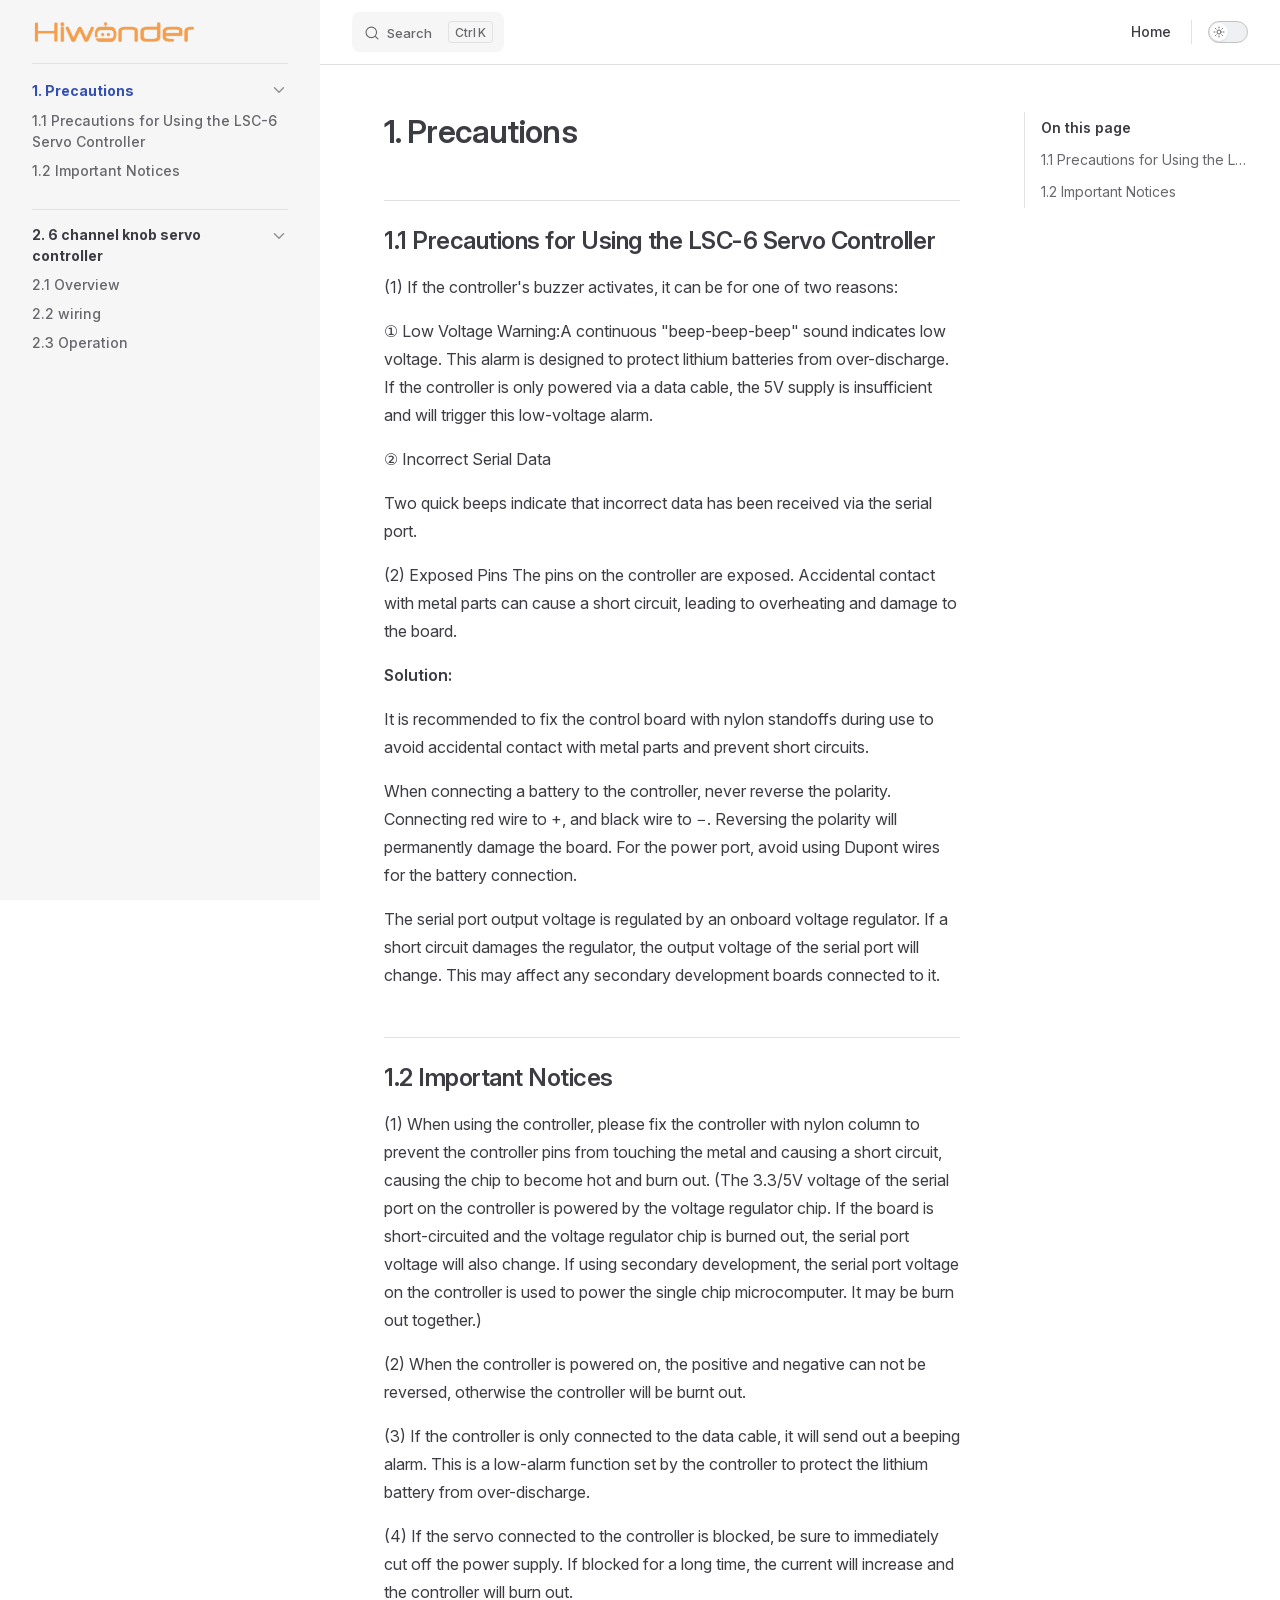
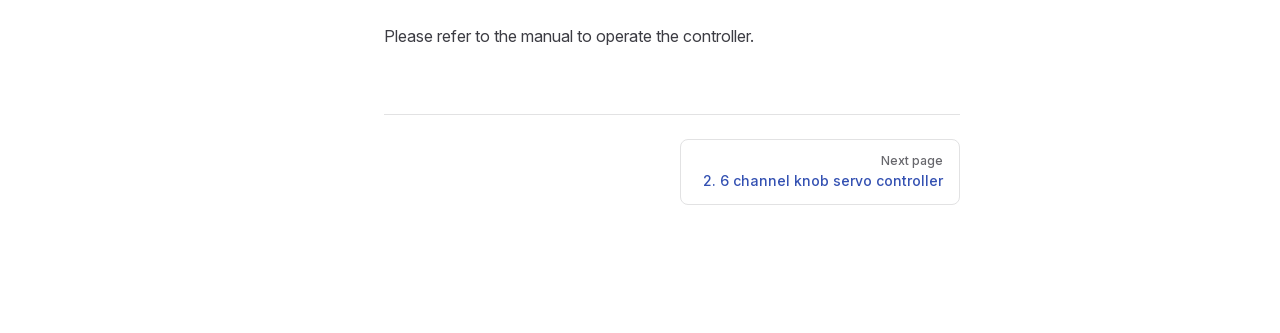
==== index.html @ f7d7bffe "内容修改" ====
<!DOCTYPE html>
<html>
<head>
  <meta charset="utf-8">
  <meta http-equiv="refresh" content="0;url=/projects/8-ch-Line-Follower/en/latest/docs/1.Precautions.html">
  <title>8-ch-Line-Follower Documentation</title>
</head>
<body>
  <a href="/projects/8-ch-Line-Follower/en/latest/docs/1.Precautions.html">Click here if you are not redirected automatically.</a>
</body>
</html>
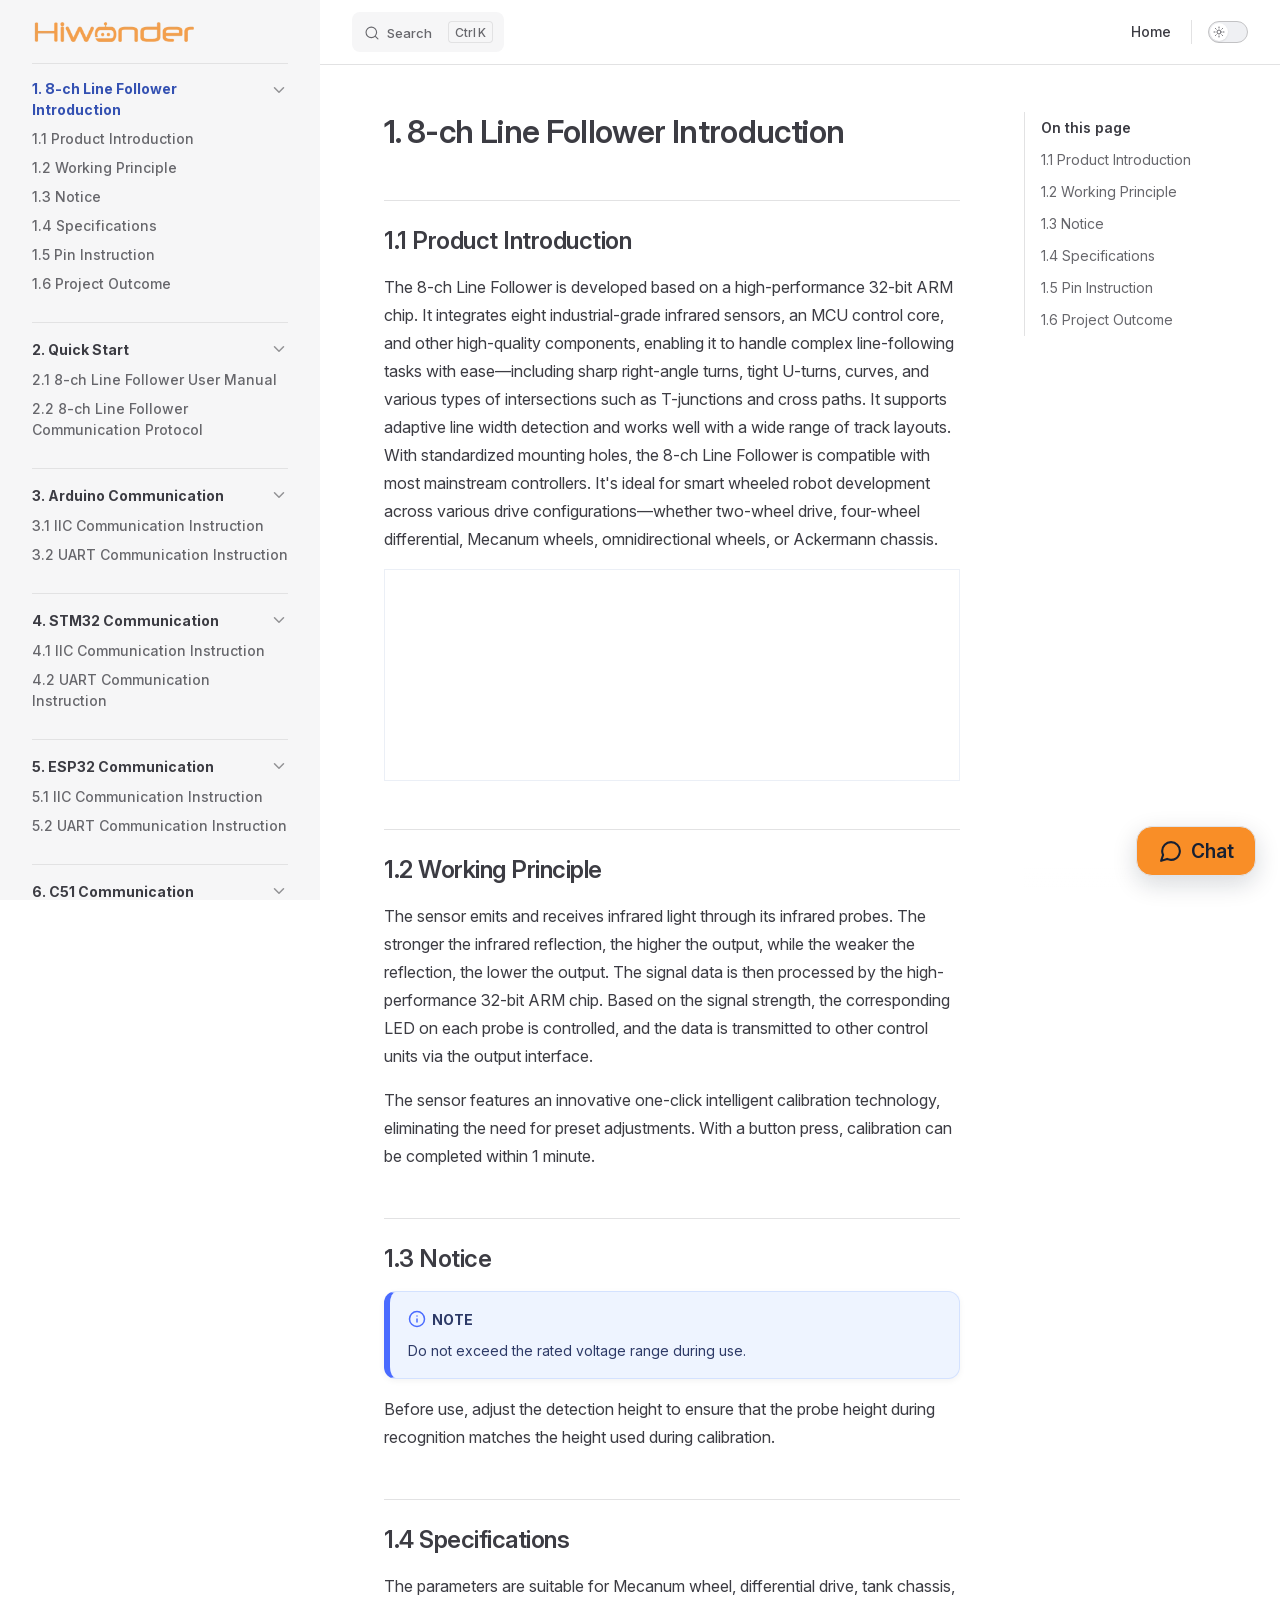
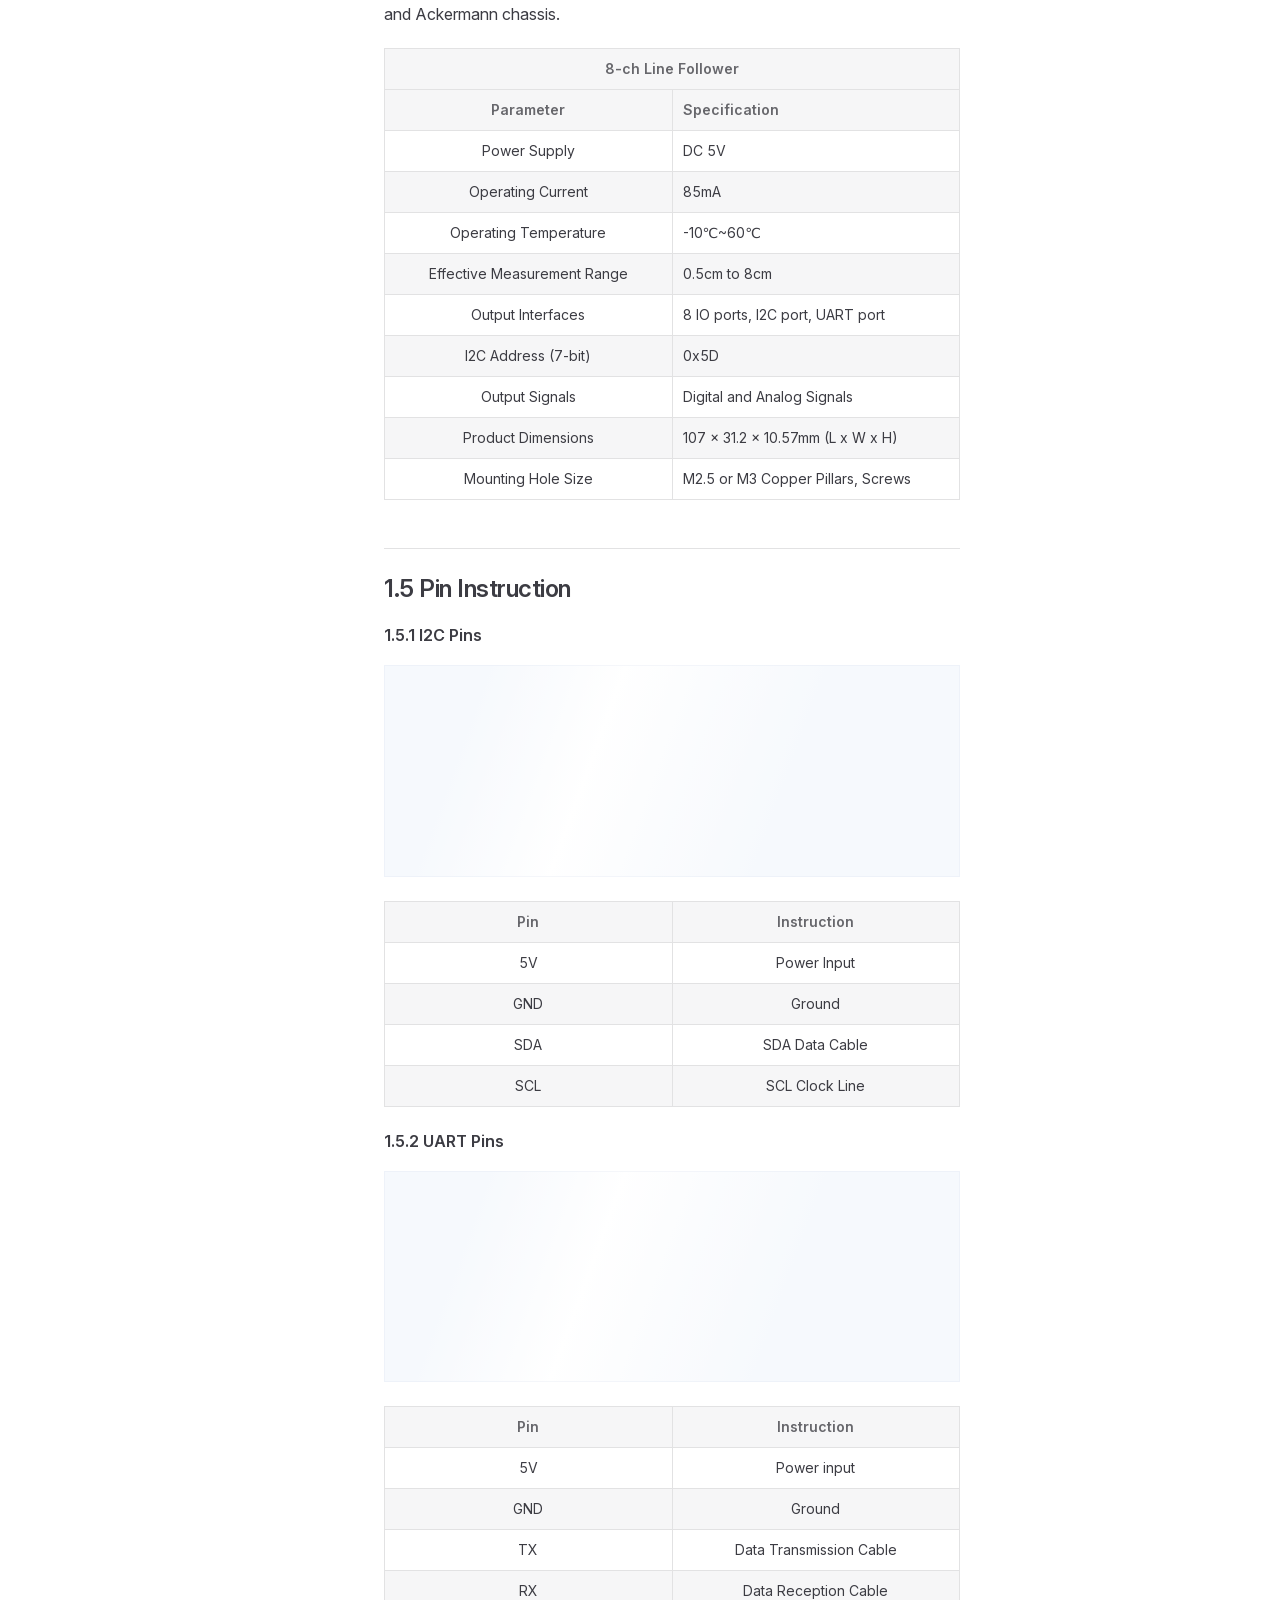
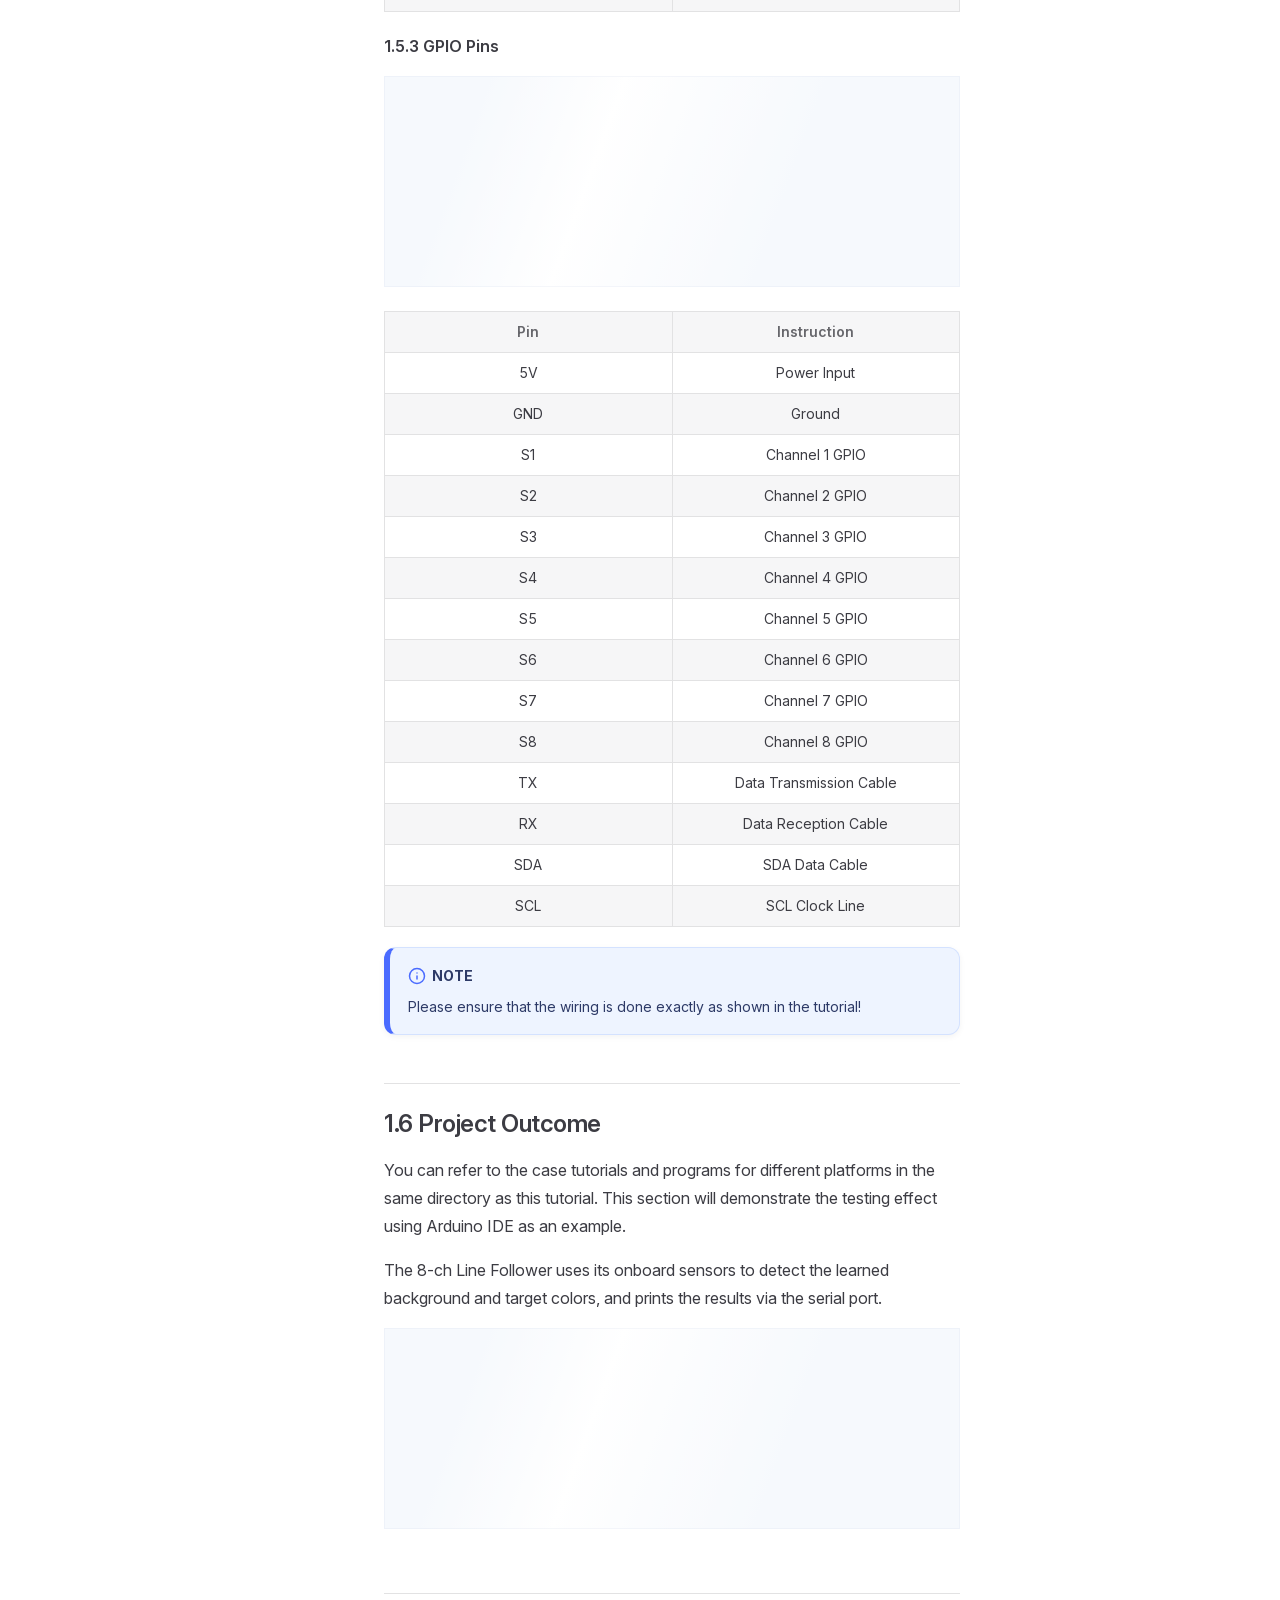
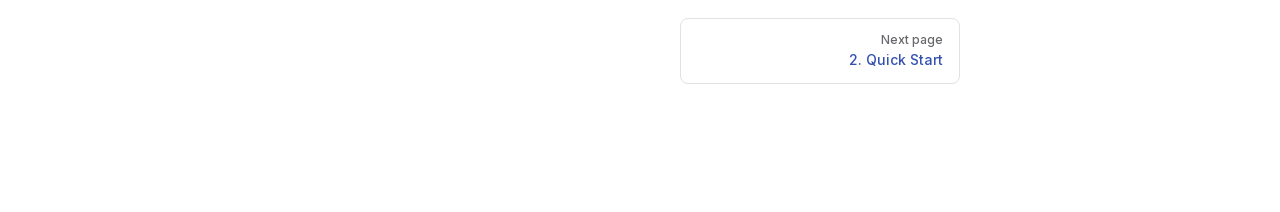
==== commit 5544a597: "内容修改" ====
--- a/index.html
+++ b/index.html
@@ -2,10 +2,10 @@
 <html>
 <head>
   <meta charset="utf-8">
-  <meta http-equiv="refresh" content="0;url=/projects/8-ch-Line-Follower/en/latest/docs/1.Precautions.html">
+  <meta http-equiv="refresh" content="0;url=/projects/8-ch-Line-Follower/en/latest/docs/1.8-chLine_Follower_Introduction.html">
   <title>8-ch-Line-Follower Documentation</title>
 </head>
 <body>
-  <a href="/projects/8-ch-Line-Follower/en/latest/docs/1.Precautions.html">Click here if you are not redirected automatically.</a>
+  <a href="/projects/8-ch-Line-Follower/en/latest/docs/1.8-chLine_Follower_Introduction.html">Click here if you are not redirected automatically.</a>
 </body>
 </html>
